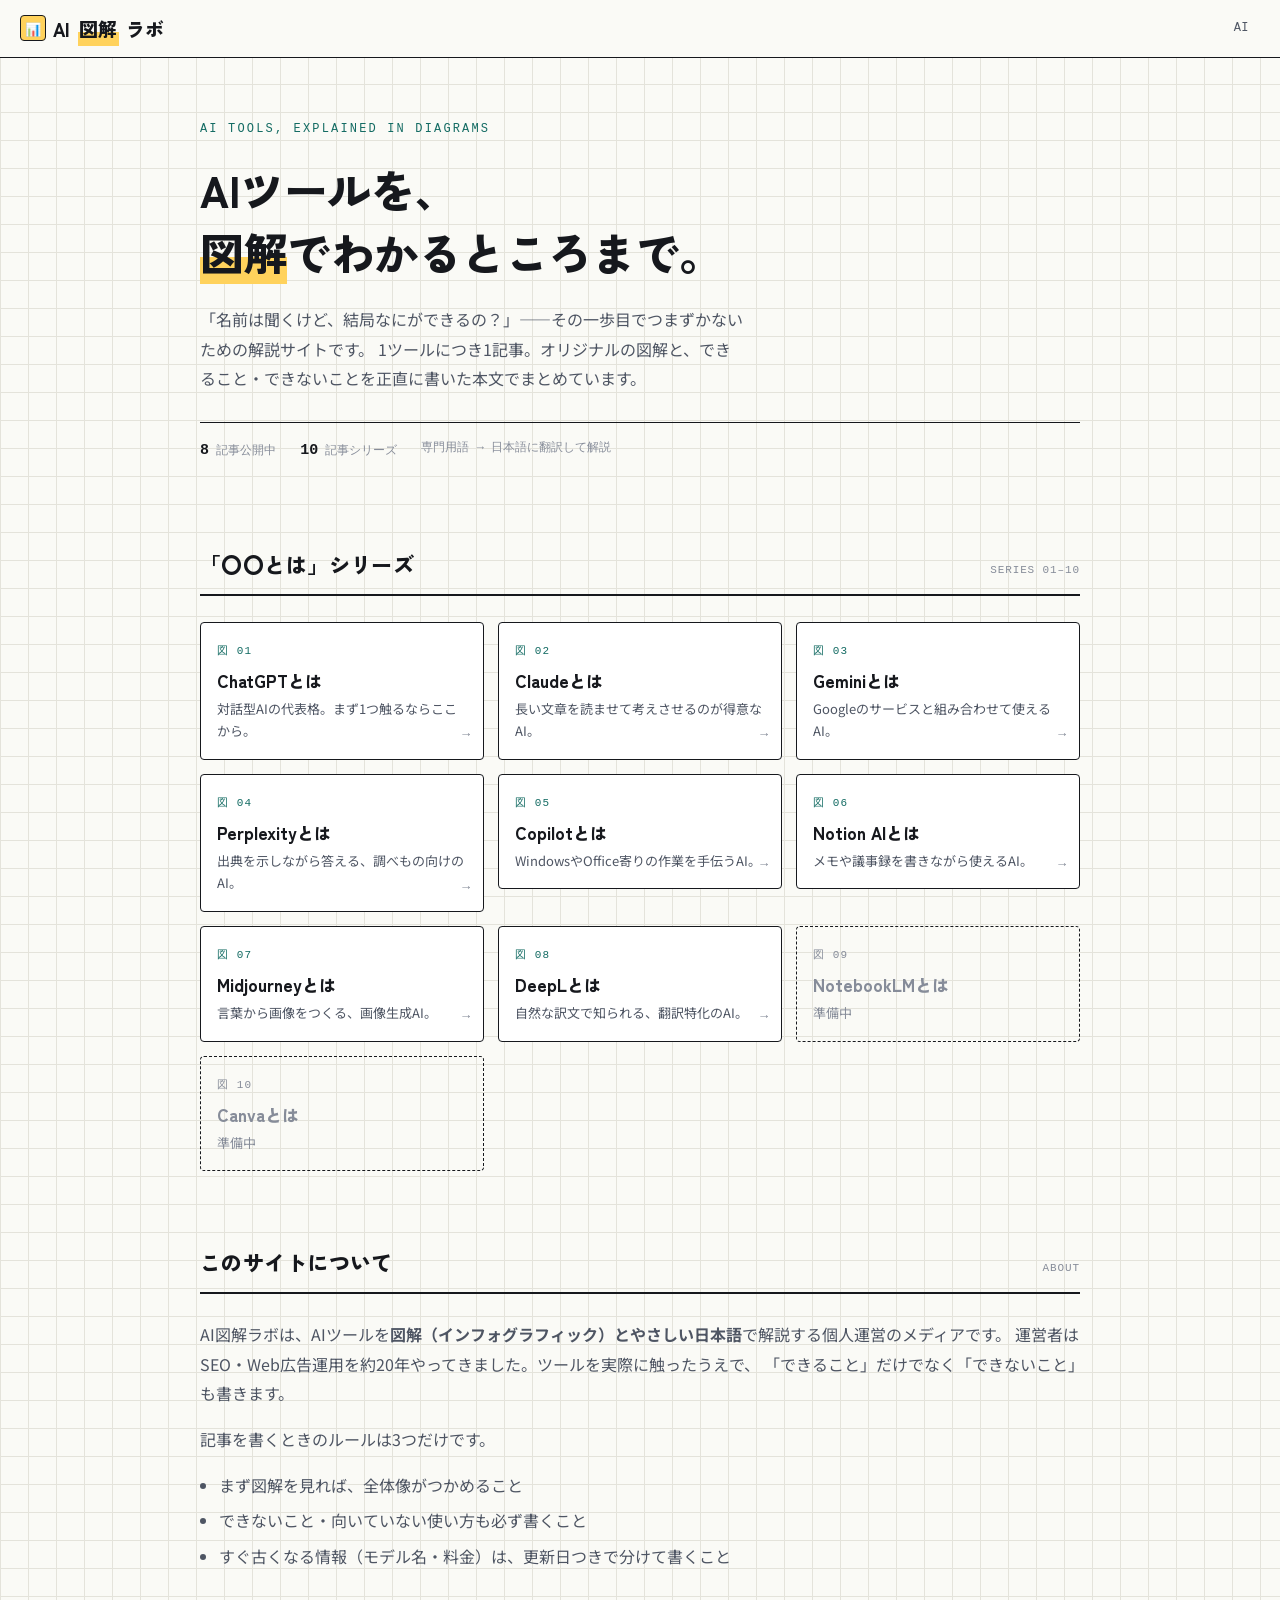
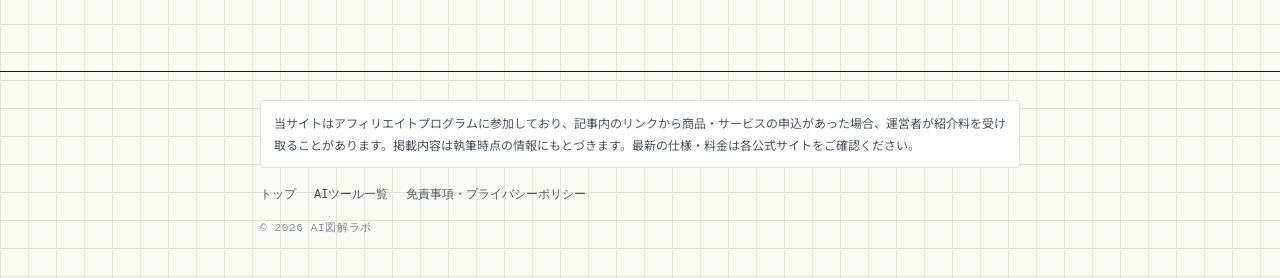
==== index.html @ 778f6d6e "Create index.html" ====
<!DOCTYPE html>
<html lang="ja">
<head>
<meta charset="UTF-8">
<meta name="viewport" content="width=device-width, initial-scale=1.0">
<title>AI図解ラボ｜AIツールを「図解」でわかりやすく解説するメディア</title>
<meta name="description" content="ChatGPT・Claude・Gemini・Copilotなど、話題のAIツールを図解（インフォグラフィック）でわかりやすく解説。専門用語をできるだけ使わず、初めての方でも「結局なにができるのか」がわかる入門メディアです。">
<link rel="canonical" href="https://zukailab.com/">

<meta property="og:type" content="website">
<meta property="og:site_name" content="AI図解ラボ">
<meta property="og:title" content="AI図解ラボ｜AIツールを「図解」でわかりやすく解説">
<meta property="og:description" content="話題のAIツールを図解でわかりやすく。初めての方でも「結局なにができるのか」がわかる入門メディア。">
<meta property="og:url" content="https://zukailab.com/">
<meta property="og:image" content="https://zukailab.com/images/ogp.png">
<meta name="twitter:card" content="summary_large_image">

<link rel="preconnect" href="https://fonts.googleapis.com">
<link rel="preconnect" href="https://fonts.gstatic.com" crossorigin>
<link href="https://fonts.googleapis.com/css2?family=Noto+Sans+JP:wght@400;500;700;900&family=Zen+Kaku+Gothic+New:wght@700;900&display=swap" rel="stylesheet">
<link rel="stylesheet" href="/assets/style.css">

<script type="application/ld+json">
{
  "@context":"https://schema.org",
  "@graph":[
    {"@type":"WebSite","@id":"https://zukailab.com/#website","url":"https://zukailab.com/","name":"AI図解ラボ","description":"AIツールを図解でわかりやすく解説するメディア","inLanguage":"ja","publisher":{"@id":"https://zukailab.com/#person"}},
    {"@type":"Person","@id":"https://zukailab.com/#person","name":"Hiro","description":"SEO・Web広告運用を約20年。AIツールを実際に触って解説しています。"},
    {"@type":"CollectionPage","@id":"https://zukailab.com/#collection","url":"https://zukailab.com/","name":"AI図解ラボ","isPartOf":{"@id":"https://zukailab.com/#website"},
      "mainEntity":{"@type":"ItemList","name":"AIツール「〇〇とは」解説シリーズ","itemListElement":[
        {"@type":"ListItem","position":1,"name":"ChatGPTとは","url":"https://zukailab.com/ai/chatgpt/"},
        {"@type":"ListItem","position":2,"name":"Claudeとは","url":"https://zukailab.com/ai/claude/"},
        {"@type":"ListItem","position":3,"name":"Geminiとは","url":"https://zukailab.com/ai/gemini/"},
        {"@type":"ListItem","position":4,"name":"Perplexityとは","url":"https://zukailab.com/ai/perplexity/"},
        {"@type":"ListItem","position":5,"name":"Copilotとは","url":"https://zukailab.com/ai/copilot/"},
        {"@type":"ListItem","position":6,"name":"Notion AIとは","url":"https://zukailab.com/ai/notion-ai/"},
        {"@type":"ListItem","position":7,"name":"Midjourneyとは","url":"https://zukailab.com/ai/midjourney/"},
        {"@type":"ListItem","position":8,"name":"DeepLとは","url":"https://zukailab.com/ai/deepl/"}
      ]}}
  ]
}
</script>
</head>
<body>

<header class="header">
  <a href="/" class="logo"><span class="logo-mark">📊</span>AI<em>図解</em>ラボ</a>
  <nav class="header-nav">
    <a href="/ai/" class="nav-link">AI</a>
    <!-- /efficiency/ と /compare/ は、ページを作ってからここに戻す -->
  </nav>
</header>

<main>
  <section class="hero">
    <div class="container-wide">
      <p class="eyebrow">AI tools, explained in diagrams</p>
      <h1>AIツールを、<br><span class="hl">図解</span>でわかるところまで。</h1>
      <p class="lede">
        「名前は聞くけど、結局なにができるの？」——その一歩目でつまずかないための解説サイトです。
        1ツールにつき1記事。オリジナルの図解と、できること・できないことを正直に書いた本文でまとめています。
      </p>
      <div class="hero-meta">
        <span><b>8</b> 記事公開中</span>
        <span><b>10</b> 記事シリーズ</span>
        <span>専門用語 → 日本語に翻訳して解説</span>
      </div>
    </div>
  </section>

  <section class="sec" id="articles">
    <div class="container-wide">
      <div class="sec-head">
        <h2>「〇〇とは」シリーズ</h2>
        <span>SERIES 01–10</span>
      </div>

      <ul class="grid">
        <li><a class="card" href="/ai/chatgpt/"><span class="plate">図 01</span><h3>ChatGPTとは</h3><p>対話型AIの代表格。まず1つ触るならここから。</p><span class="arrow">→</span></a></li>
        <li><a class="card" href="/ai/claude/"><span class="plate">図 02</span><h3>Claudeとは</h3><p>長い文章を読ませて考えさせるのが得意なAI。</p><span class="arrow">→</span></a></li>
        <li><a class="card" href="/ai/gemini/"><span class="plate">図 03</span><h3>Geminiとは</h3><p>Googleのサービスと組み合わせて使えるAI。</p><span class="arrow">→</span></a></li>
        <li><a class="card" href="/ai/perplexity/"><span class="plate">図 04</span><h3>Perplexityとは</h3><p>出典を示しながら答える、調べもの向けのAI。</p><span class="arrow">→</span></a></li>
        <li><a class="card" href="/ai/copilot/"><span class="plate">図 05</span><h3>Copilotとは</h3><p>WindowsやOffice寄りの作業を手伝うAI。</p><span class="arrow">→</span></a></li>
        <li><a class="card" href="/ai/notion-ai/"><span class="plate">図 06</span><h3>Notion AIとは</h3><p>メモや議事録を書きながら使えるAI。</p><span class="arrow">→</span></a></li>
        <li><a class="card" href="/ai/midjourney/"><span class="plate">図 07</span><h3>Midjourneyとは</h3><p>言葉から画像をつくる、画像生成AI。</p><span class="arrow">→</span></a></li>
        <li><a class="card" href="/ai/deepl/"><span class="plate">図 08</span><h3>DeepLとは</h3><p>自然な訳文で知られる、翻訳特化のAI。</p><span class="arrow">→</span></a></li>

        <!-- 公開したら class="soon" を外し、<span> を <a href="..."> に変える -->
        <li><span class="card soon"><span class="plate">図 09</span><h3>NotebookLMとは</h3><p>準備中</p></span></li>
        <li><span class="card soon"><span class="plate">図 10</span><h3>Canvaとは</h3><p>準備中</p></span></li>
      </ul>
    </div>
  </section>

  <section class="sec about" id="about">
    <div class="container-wide">
      <div class="sec-head">
        <h2>このサイトについて</h2>
        <span>ABOUT</span>
      </div>
      <p>
        AI図解ラボは、AIツールを<strong>図解（インフォグラフィック）とやさしい日本語</strong>で解説する個人運営のメディアです。
        運営者はSEO・Web広告運用を約20年やってきました。ツールを実際に触ったうえで、
        「できること」だけでなく「できないこと」も書きます。
      </p>
      <p>記事を書くときのルールは3つだけです。</p>
      <ul>
        <li>まず図解を見れば、全体像がつかめること</li>
        <li>できないこと・向いていない使い方も必ず書くこと</li>
        <li>すぐ古くなる情報（モデル名・料金）は、更新日つきで分けて書くこと</li>
      </ul>
    </div>
  </section>
</main>

<footer class="footer">
  <div class="footer-inner">
    <p class="disclosure">
      当サイトはアフィリエイトプログラムに参加しており、記事内のリンクから商品・サービスの申込があった場合、運営者が紹介料を受け取ることがあります。掲載内容は執筆時点の情報にもとづきます。最新の仕様・料金は各公式サイトをご確認ください。
    </p>
    <nav class="footer-links">
      <a href="/">トップ</a>
      <a href="/ai/">AIツール一覧</a>
      <a href="/disclaimer/">免責事項・プライバシーポリシー</a>
    </nav>
    <p class="footer-text">© 2026 AI図解ラボ</p>
  </div>
</footer>

</body>
</html>
---- assets/style.css ----
@charset "UTF-8";
/* ============================================================
   AI図解ラボ 共通スタイル v12.0
   コンセプト：製図台（方眼紙のうえに図面を置く）
   - 全ページがこの1枚を読み込む。デザイン変更はここだけ直せばよい。
   ============================================================ */

:root{
  /* 紙とインク */
  --paper:#FAFAF6;
  --card:#FFFFFF;
  --ink:#16181D;
  --ink2:#4E5563;
  --ink3:#868C99;
  --rule:#E4E3DB;          /* 方眼の線 */
  --border:rgba(22,24,29,0.14);

  /* アクセント */
  --accent:#136B63;        /* 製図インク（ティール） */
  --accent-soft:#E7F2F0;
  --marker:#FFD25C;        /* 蛍光マーカー */
  --marker-soft:#FFF6E0;
  --alert:#B4472F;         /* 注意点用（赤インク） */
  --alert-soft:#FBEDE9;

  /* かたち */
  --r:4px;                 /* 角はほぼ立てる＝製図の質感 */
  --shadow:3px 3px 0 var(--ink);
  --shadow-accent:3px 3px 0 var(--accent);

  --mono: ui-monospace,"SFMono-Regular","Roboto Mono",Menlo,Consolas,monospace;
  --sans:'Noto Sans JP',"Hiragino Kaku Gothic ProN","Yu Gothic Medium",Meiryo,system-ui,sans-serif;
  --display:'Zen Kaku Gothic New','Noto Sans JP',sans-serif;
}

*,*::before,*::after{box-sizing:border-box;margin:0;padding:0;}
html{scroll-behavior:smooth;-webkit-text-size-adjust:100%;}

body{
  font-family:var(--sans);
  color:var(--ink);
  font-size:16px;
  line-height:1.85;
  -webkit-font-smoothing:antialiased;
  background-color:var(--paper);
  background-image:
    linear-gradient(var(--rule) 1px,transparent 1px),
    linear-gradient(90deg,var(--rule) 1px,transparent 1px);
  background-size:28px 28px;
}

img{max-width:100%;height:auto;}

/* ============================================================
   ヘッダー
   ============================================================ */
.header{
  background:var(--paper);
  border-bottom:1px solid var(--ink);
  position:sticky;top:0;z-index:100;
  height:58px;display:flex;align-items:center;
  padding:0 20px;gap:16px;
}
.logo{
  font-family:var(--display);
  font-size:19px;font-weight:900;letter-spacing:.02em;
  color:var(--ink);text-decoration:none;
  display:flex;align-items:center;gap:7px;
}
.logo-mark{
  width:26px;height:26px;flex-shrink:0;
  border:1px solid var(--ink);border-radius:var(--r);
  background:var(--marker);
  display:flex;align-items:center;justify-content:center;
  font-size:13px;line-height:1;
}
.logo em{
  font-style:normal;
  background:linear-gradient(transparent 60%,var(--marker) 60%);
  padding:0 1px;
}
.header-nav{margin-left:auto;display:flex;gap:4px;align-items:center;}
.nav-link{
  font-family:var(--mono);font-size:12px;letter-spacing:.04em;
  color:var(--ink2);text-decoration:none;
  padding:6px 11px;border-radius:var(--r);
  transition:background .15s,color .15s;
}
.nav-link:hover,.nav-link:focus-visible{background:var(--accent-soft);color:var(--accent);}

/* ============================================================
   コンテナ
   ============================================================ */
.container{max-width:760px;margin:0 auto;padding:0 20px;}
.container-wide{max-width:920px;margin:0 auto;padding:0 20px;}

/* ============================================================
   トップ／カテゴリページ
   ============================================================ */
.hero{padding:60px 0 44px;}
.eyebrow{
  font-family:var(--mono);font-size:12px;letter-spacing:.18em;
  color:var(--accent);text-transform:uppercase;margin-bottom:18px;
}
.hero h1{
  font-family:var(--display);
  font-size:clamp(28px,5.2vw,44px);font-weight:900;
  line-height:1.42;letter-spacing:-.01em;margin-bottom:22px;
}
.hero h1 .hl{background:linear-gradient(transparent 58%,var(--marker) 58%);}
.lede{font-size:16px;color:var(--ink2);max-width:34em;margin-bottom:28px;}
.hero-meta{
  display:flex;gap:24px;flex-wrap:wrap;
  font-family:var(--mono);font-size:12px;color:var(--ink3);
  border-top:1px solid var(--ink);padding-top:14px;
}
.hero-meta b{color:var(--ink);font-size:15px;}

.sec{padding:36px 0;}
.sec-head{
  display:flex;align-items:baseline;gap:14px;
  border-bottom:2px solid var(--ink);
  padding-bottom:10px;margin-bottom:26px;
}
.sec-head h2{font-family:var(--display);font-size:21px;font-weight:900;letter-spacing:.02em;}
.sec-head span{font-family:var(--mono);font-size:11px;color:var(--ink3);margin-left:auto;letter-spacing:.08em;}

/* 記事カード（図番＝シリーズの通し番号） */
.grid{
  display:grid;grid-template-columns:repeat(auto-fill,minmax(230px,1fr));
  gap:14px;list-style:none;
}
.card{
  position:relative;display:block;
  background:var(--card);border:1px solid var(--ink);border-radius:var(--r);
  padding:18px 16px 16px;
  text-decoration:none;color:var(--ink);
  transition:transform .14s ease,box-shadow .14s ease;
}
.card:hover,.card:focus-visible{
  transform:translate(-2px,-2px);
  box-shadow:var(--shadow-accent);outline:none;
}
.card:focus-visible{box-shadow:var(--shadow-accent),0 0 0 3px var(--marker);}
.plate{
  font-family:var(--mono);font-size:11px;letter-spacing:.1em;
  color:var(--accent);display:block;margin-bottom:7px;
}
.card h3{font-family:var(--display);font-size:17px;font-weight:900;margin-bottom:5px;line-height:1.5;}
.card p{font-size:13px;color:var(--ink2);line-height:1.7;}
.card .arrow{position:absolute;right:13px;bottom:11px;font-family:var(--mono);font-size:13px;color:var(--ink3);}

.card.soon{
  background:transparent;border-style:dashed;
  pointer-events:none;cursor:default;
}
.card.soon .plate,.card.soon h3,.card.soon p{color:var(--ink3);}

/* このサイトについて */
.about p{margin-bottom:16px;color:var(--ink2);}
.about ul{padding-left:1.2em;margin-bottom:16px;color:var(--ink2);}
.about li{margin-bottom:6px;}

/* ============================================================
   記事ページ
   ============================================================ */
.breadcrumb{font-family:var(--mono);font-size:11.5px;color:var(--ink3);padding:16px 0 0;letter-spacing:.02em;}
.breadcrumb a{color:var(--ink3);text-decoration:none;}
.breadcrumb a:hover{color:var(--accent);text-decoration:underline;}

.article-header{padding:20px 0 26px;}
.category-badge{
  display:inline-block;font-family:var(--mono);
  background:var(--accent-soft);color:var(--accent);
  border:1px solid var(--accent);
  font-size:11px;font-weight:700;letter-spacing:.06em;
  padding:3px 10px;border-radius:var(--r);margin-bottom:14px;
}
.article-h1{
  font-family:var(--display);
  font-size:clamp(26px,5vw,38px);font-weight:900;
  line-height:1.32;letter-spacing:-.01em;margin-bottom:14px;
}
.article-subcopy{
  display:inline-block;
  background:linear-gradient(transparent 58%,var(--marker) 58%);
  font-size:14px;font-weight:700;color:var(--ink);line-height:1.9;
}
.pubdate{
  display:block;margin-top:14px;
  font-family:var(--mono);font-size:11px;color:var(--ink3);letter-spacing:.04em;
}

/* 図解画像（主役） */
.zukai-wrap{margin:26px 0;text-align:center;}
.zukai-wrap img{
  max-width:600px;width:100%;display:block;margin:0 auto;
  border:1px solid var(--ink);border-radius:var(--r);
  box-shadow:6px 6px 0 var(--rule);
}

/* 保存版バナー */
.save-banner{
  background:var(--ink);color:var(--paper);
  font-family:var(--mono);font-size:12px;letter-spacing:.04em;
  text-align:center;padding:10px 16px;border-radius:var(--r);
  margin:22px 0;display:flex;align-items:center;justify-content:center;gap:8px;
}
.save-banner .pin{color:var(--marker);}

/* 一言結論 */
.conclusion-box{
  background:var(--card);
  border:1px solid var(--ink);border-left:5px solid var(--accent);
  border-radius:var(--r);
  padding:18px 20px;margin:20px 0;
  font-size:15px;font-weight:700;line-height:1.8;
}

/* 3行要約 */
.summary-box{
  background:var(--ink);color:var(--paper);
  border-radius:var(--r);padding:20px 22px;margin:20px 0 34px;
}
.summary-box-title{
  font-family:var(--mono);color:var(--marker);
  font-size:11px;font-weight:700;letter-spacing:.14em;
  text-transform:uppercase;margin-bottom:12px;
}
.summary-row{display:flex;gap:10px;font-size:14px;line-height:1.75;margin-bottom:7px;color:rgba(250,250,246,.9);}
.summary-row:last-child{margin-bottom:0;}
.summary-num{color:var(--marker);font-weight:900;flex-shrink:0;font-family:var(--mono);}

/* 基本情報テーブル */
.compare-table{
  width:100%;border-collapse:collapse;
  margin:26px 0 34px;font-size:14px;
  background:var(--card);
  border:1px solid var(--ink);border-radius:var(--r);overflow:hidden;
}
.compare-table caption{
  font-family:var(--display);
  background:var(--ink);color:var(--paper);
  font-weight:900;font-size:14px;padding:12px;letter-spacing:.04em;
}
.compare-table th,.compare-table td{padding:12px 15px;text-align:left;border-bottom:1px solid var(--rule);}
.compare-table th{background:var(--paper);color:var(--ink);font-weight:700;width:34%;border-right:1px solid var(--rule);}
.compare-table td{color:var(--ink2);}
.compare-table tr:last-child th,.compare-table tr:last-child td{border-bottom:none;}
.compare-table a{color:var(--accent);font-weight:700;text-decoration:underline;}

/* 更新日つき「最新情報」ブロック（モデル名・料金はここに隔離する） */
.volatile-box{
  background:var(--marker-soft);
  border:1px dashed var(--ink);border-radius:var(--r);
  padding:16px 18px;margin:24px 0;font-size:14px;color:var(--ink2);line-height:1.8;
}
.volatile-box .volatile-head{
  font-family:var(--mono);font-size:11px;letter-spacing:.1em;
  color:var(--ink);font-weight:700;margin-bottom:8px;display:block;
}

/* 本文 */
.content-section{margin:38px 0;}
.content-h2{
  font-family:var(--display);font-size:22px;font-weight:900;
  margin-bottom:14px;padding-left:13px;border-left:4px solid var(--accent);
  line-height:1.5;
}
.content-h3{
  font-family:var(--display);font-size:16px;font-weight:900;color:var(--ink2);
  margin:22px 0 10px;padding-left:11px;border-left:3px solid var(--marker);
}
.content-section p{font-size:15px;color:var(--ink2);line-height:1.95;margin-bottom:14px;}
.content-section strong{color:var(--ink);}
.content-section a{color:var(--accent);}

/* FAQ */
.faq-list{display:flex;flex-direction:column;gap:8px;margin:20px 0 38px;}
.faq-item{background:var(--card);border:1px solid var(--border);border-radius:var(--r);overflow:hidden;}
.faq-item summary{
  padding:14px 16px;font-size:14px;font-weight:700;color:var(--ink);
  cursor:pointer;display:flex;align-items:center;gap:10px;list-style:none;
}
.faq-item summary::-webkit-details-marker{display:none;}
.faq-item summary::before{
  content:'Q';flex-shrink:0;width:21px;height:21px;
  border:1px solid var(--ink);border-radius:var(--r);
  background:var(--marker);color:var(--ink);
  font-family:var(--mono);font-size:11px;font-weight:700;
  display:flex;align-items:center;justify-content:center;
}
.faq-item[open]{border-color:var(--ink);}
.faq-item[open] summary::before{background:var(--accent);color:#fff;border-color:var(--accent);}
.faq-answer{padding:0 16px 15px 47px;font-size:13.5px;color:var(--ink2);line-height:1.85;}

/* 末尾CTA */
.final-cta{
  background:var(--ink);border-radius:var(--r);
  padding:28px 24px;margin:38px 0;
}
.final-cta-eyebrow{
  font-family:var(--mono);color:var(--marker);
  font-size:11px;font-weight:700;letter-spacing:.12em;
  text-transform:uppercase;margin-bottom:8px;
}
.final-cta-title{
  font-family:var(--display);color:var(--paper);
  font-size:18px;font-weight:900;margin-bottom:18px;line-height:1.5;
}
.final-cta-list{display:flex;flex-direction:column;gap:8px;}
.final-cta-link{
  background:rgba(250,250,246,.07);
  border:1px solid rgba(250,250,246,.2);
  color:var(--paper);font-size:14px;font-weight:700;text-decoration:none;
  padding:12px 16px;border-radius:var(--r);
  display:flex;align-items:center;justify-content:space-between;gap:10px;
  transition:background .15s,border-color .15s;
}
.final-cta-link:hover,.final-cta-link:focus-visible{background:var(--accent);border-color:var(--accent);outline:none;}
.final-cta-link.primary{background:var(--marker);color:var(--ink);border-color:var(--marker);}
.final-cta-link.primary:hover{background:#FFC42E;}

/* ============================================================
   フッター
   ============================================================ */
.footer{border-top:1px solid var(--ink);margin-top:48px;padding:28px 20px 40px;}
.footer-inner{max-width:760px;margin:0 auto;}
.disclosure{
  font-size:12px;color:var(--ink2);line-height:1.8;
  background:var(--card);border:1px solid var(--rule);border-radius:var(--r);
  padding:11px 13px;margin-bottom:16px;
}
.footer-links{display:flex;gap:18px;flex-wrap:wrap;margin-bottom:12px;}
.footer-links a{font-family:var(--mono);color:var(--ink2);font-size:12px;text-decoration:none;}
.footer-links a:hover{color:var(--accent);text-decoration:underline;}
.footer-text{font-family:var(--mono);font-size:11px;color:var(--ink3);letter-spacing:.06em;}

/* ============================================================
   レスポンシブ／アクセシビリティ
   ============================================================ */
@media (max-width:600px){
  body{background-size:22px 22px;}
  .header{padding:0 14px;}
  .logo{font-size:17px;}
  .nav-link{padding:6px 8px;}
  .hero{padding:40px 0 30px;}
  .compare-table{font-size:12.5px;}
  .compare-table th,.compare-table td{padding:10px;}
  .compare-table th{width:38%;}
  .faq-answer{padding-left:16px;}
}

@media (prefers-reduced-motion:reduce){
  html{scroll-behavior:auto;}
  .card{transition:none;}
  .card:hover,.card:focus-visible{transform:none;}
}

a:focus-visible,summary:focus-visible{outline:3px solid var(--marker);outline-offset:2px;}
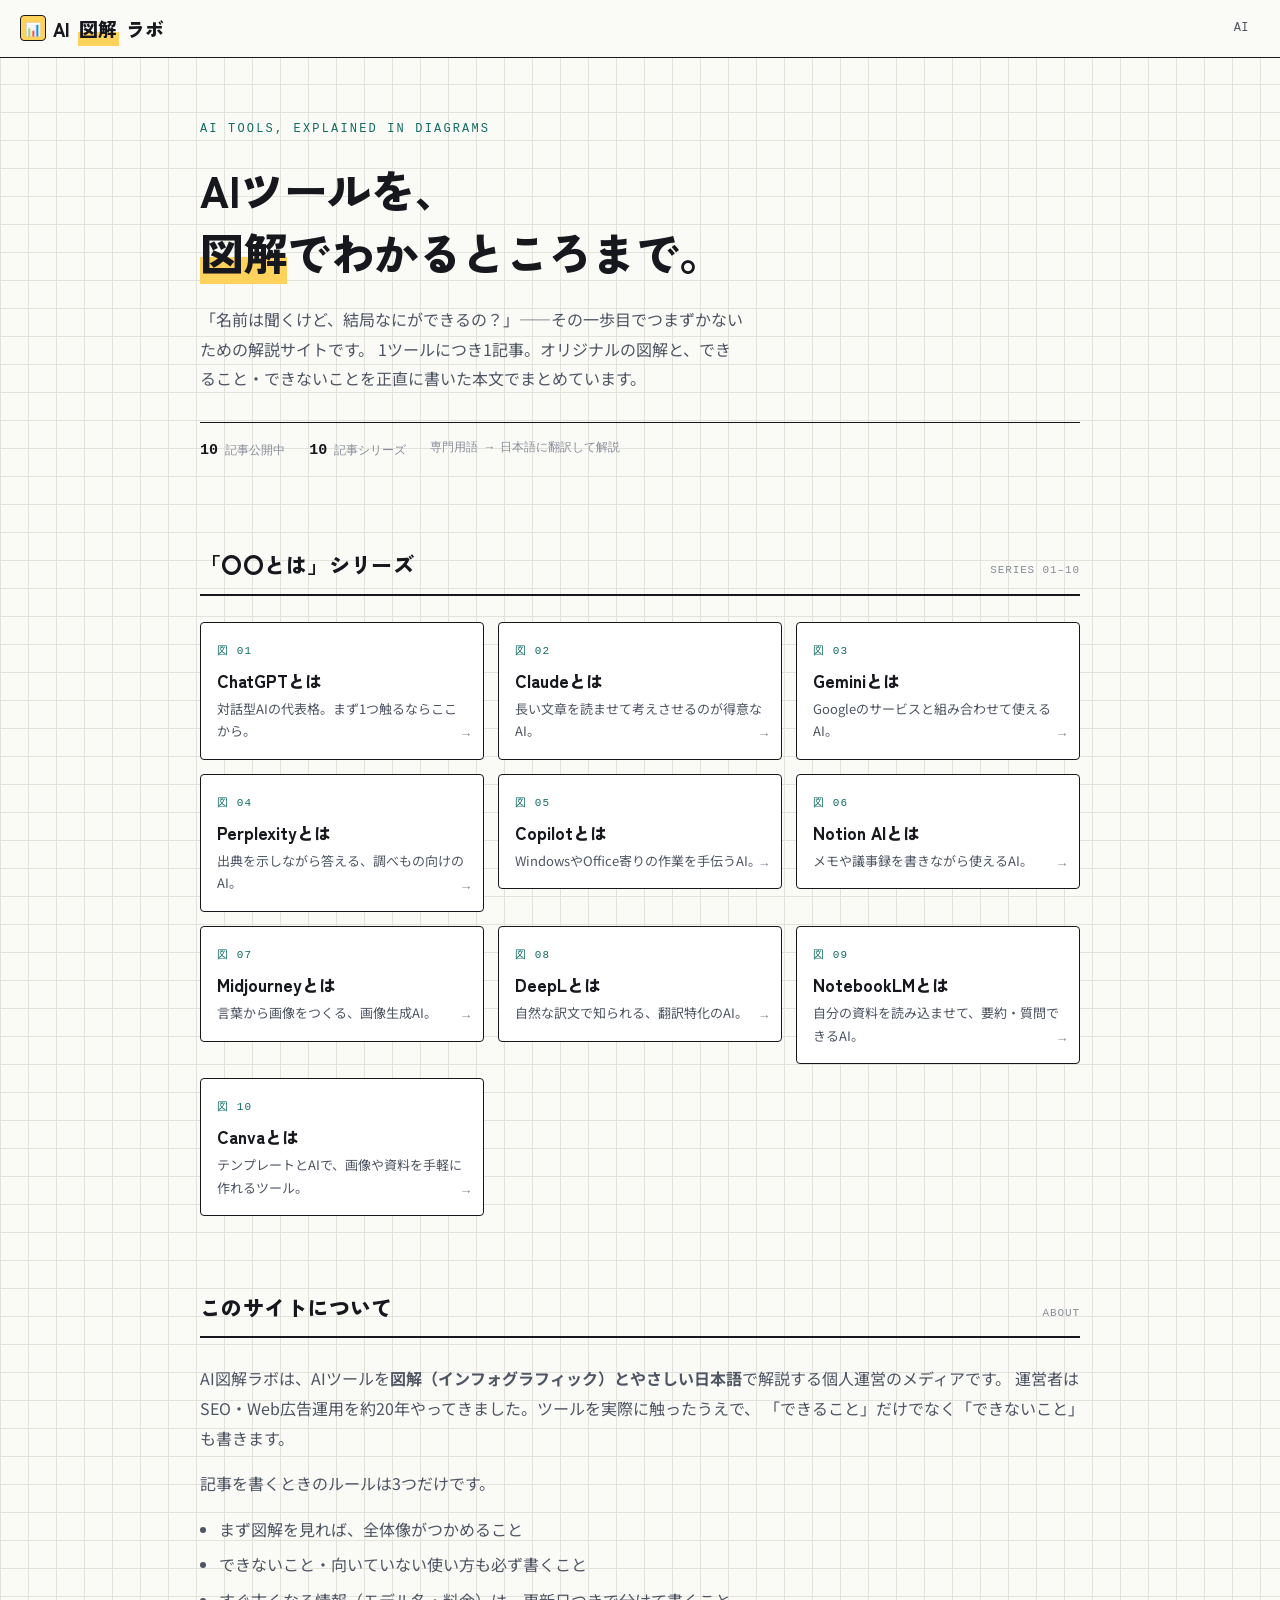
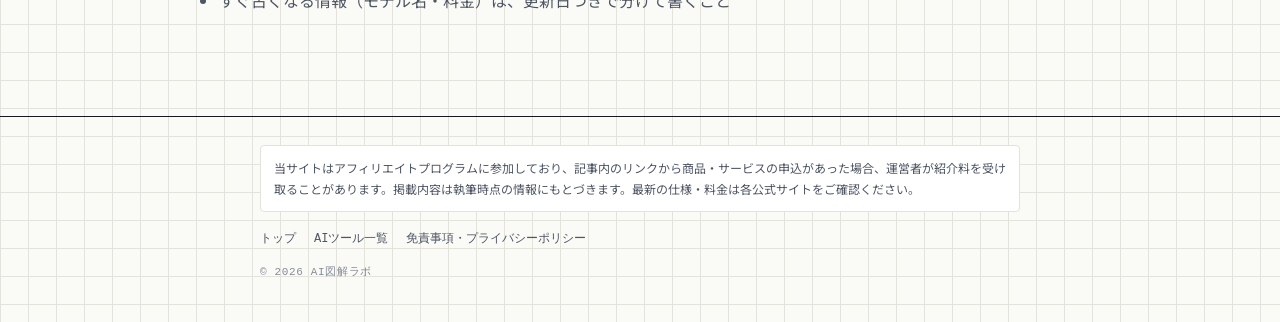
==== commit 2d9df1e2: "Update index.html" ====
--- a/index.html
+++ b/index.html
@@ -6,7 +6,6 @@
 <title>AI図解ラボ｜AIツールを「図解」でわかりやすく解説するメディア</title>
 <meta name="description" content="ChatGPT・Claude・Gemini・Copilotなど、話題のAIツールを図解（インフォグラフィック）でわかりやすく解説。専門用語をできるだけ使わず、初めての方でも「結局なにができるのか」がわかる入門メディアです。">
 <link rel="canonical" href="https://zukailab.com/">
-
 <meta property="og:type" content="website">
 <meta property="og:site_name" content="AI図解ラボ">
 <meta property="og:title" content="AI図解ラボ｜AIツールを「図解」でわかりやすく解説">
@@ -14,12 +13,10 @@
 <meta property="og:url" content="https://zukailab.com/">
 <meta property="og:image" content="https://zukailab.com/images/ogp.png">
 <meta name="twitter:card" content="summary_large_image">
-
 <link rel="preconnect" href="https://fonts.googleapis.com">
 <link rel="preconnect" href="https://fonts.gstatic.com" crossorigin>
 <link href="https://fonts.googleapis.com/css2?family=Noto+Sans+JP:wght@400;500;700;900&family=Zen+Kaku+Gothic+New:wght@700;900&display=swap" rel="stylesheet">
 <link rel="stylesheet" href="/assets/style.css">
-
 <script type="application/ld+json">
 {
   "@context":"https://schema.org",
@@ -35,14 +32,15 @@
         {"@type":"ListItem","position":5,"name":"Copilotとは","url":"https://zukailab.com/ai/copilot/"},
         {"@type":"ListItem","position":6,"name":"Notion AIとは","url":"https://zukailab.com/ai/notion-ai/"},
         {"@type":"ListItem","position":7,"name":"Midjourneyとは","url":"https://zukailab.com/ai/midjourney/"},
-        {"@type":"ListItem","position":8,"name":"DeepLとは","url":"https://zukailab.com/ai/deepl/"}
+        {"@type":"ListItem","position":8,"name":"DeepLとは","url":"https://zukailab.com/ai/deepl/"},
+        {"@type":"ListItem","position":9,"name":"NotebookLMとは","url":"https://zukailab.com/ai/notebooklm/"},
+        {"@type":"ListItem","position":10,"name":"Canvaとは","url":"https://zukailab.com/ai/canva/"}
       ]}}
   ]
 }
 </script>
 </head>
 <body>
-
 <header class="header">
   <a href="/" class="logo"><span class="logo-mark">📊</span>AI<em>図解</em>ラボ</a>
   <nav class="header-nav">
@@ -50,7 +48,6 @@
     <!-- /efficiency/ と /compare/ は、ページを作ってからここに戻す -->
   </nav>
 </header>
-
 <main>
   <section class="hero">
     <div class="container-wide">
@@ -61,20 +58,18 @@
         1ツールにつき1記事。オリジナルの図解と、できること・できないことを正直に書いた本文でまとめています。
       </p>
       <div class="hero-meta">
-        <span><b>8</b> 記事公開中</span>
+        <span><b>10</b> 記事公開中</span>
         <span><b>10</b> 記事シリーズ</span>
         <span>専門用語 → 日本語に翻訳して解説</span>
       </div>
     </div>
   </section>
-
   <section class="sec" id="articles">
     <div class="container-wide">
       <div class="sec-head">
         <h2>「〇〇とは」シリーズ</h2>
         <span>SERIES 01–10</span>
       </div>
-
       <ul class="grid">
         <li><a class="card" href="/ai/chatgpt/"><span class="plate">図 01</span><h3>ChatGPTとは</h3><p>対話型AIの代表格。まず1つ触るならここから。</p><span class="arrow">→</span></a></li>
         <li><a class="card" href="/ai/claude/"><span class="plate">図 02</span><h3>Claudeとは</h3><p>長い文章を読ませて考えさせるのが得意なAI。</p><span class="arrow">→</span></a></li>
@@ -84,14 +79,11 @@
         <li><a class="card" href="/ai/notion-ai/"><span class="plate">図 06</span><h3>Notion AIとは</h3><p>メモや議事録を書きながら使えるAI。</p><span class="arrow">→</span></a></li>
         <li><a class="card" href="/ai/midjourney/"><span class="plate">図 07</span><h3>Midjourneyとは</h3><p>言葉から画像をつくる、画像生成AI。</p><span class="arrow">→</span></a></li>
         <li><a class="card" href="/ai/deepl/"><span class="plate">図 08</span><h3>DeepLとは</h3><p>自然な訳文で知られる、翻訳特化のAI。</p><span class="arrow">→</span></a></li>
-
-        <!-- 公開したら class="soon" を外し、<span> を <a href="..."> に変える -->
-        <li><span class="card soon"><span class="plate">図 09</span><h3>NotebookLMとは</h3><p>準備中</p></span></li>
-        <li><span class="card soon"><span class="plate">図 10</span><h3>Canvaとは</h3><p>準備中</p></span></li>
+        <li><a class="card" href="/ai/notebooklm/"><span class="plate">図 09</span><h3>NotebookLMとは</h3><p>自分の資料を読み込ませて、要約・質問できるAI。</p><span class="arrow">→</span></a></li>
+        <li><a class="card" href="/ai/canva/"><span class="plate">図 10</span><h3>Canvaとは</h3><p>テンプレートとAIで、画像や資料を手軽に作れるツール。</p><span class="arrow">→</span></a></li>
       </ul>
     </div>
   </section>
-
   <section class="sec about" id="about">
     <div class="container-wide">
       <div class="sec-head">
@@ -112,7 +104,6 @@
     </div>
   </section>
 </main>
-
 <footer class="footer">
   <div class="footer-inner">
     <p class="disclosure">
@@ -126,6 +117,5 @@
     <p class="footer-text">© 2026 AI図解ラボ</p>
   </div>
 </footer>
-
 </body>
 </html>
